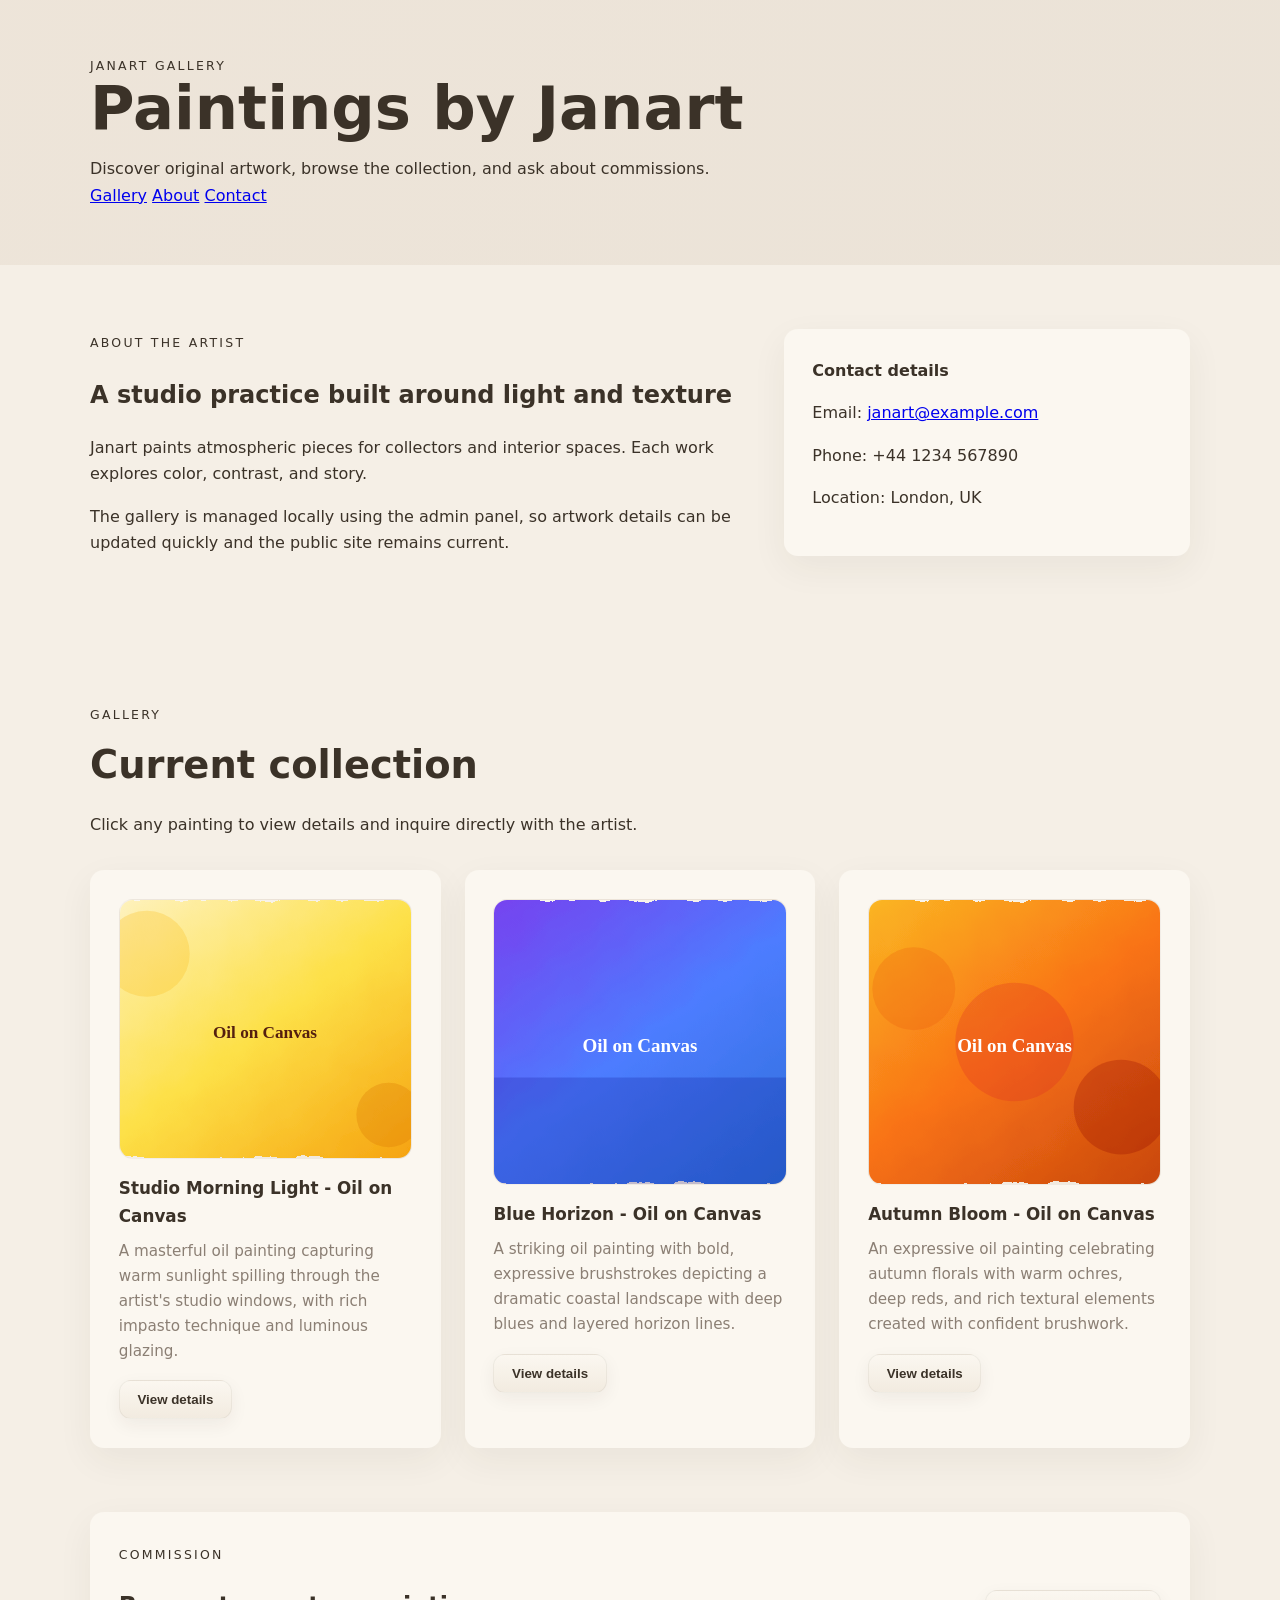
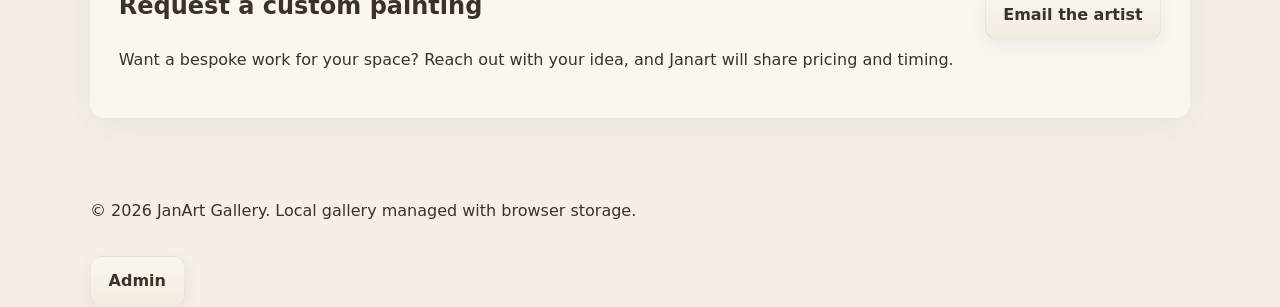
==== index.html @ 88e102d2 "Initial commmit: Janart gallery with admin panel and styling" ====
<!DOCTYPE html>
<html lang="en">
<head>
  <meta charset="UTF-8" />
  <meta name="viewport" content="width=device-width, initial-scale=1.0" />
  <title>JanArt Gallery</title>
  <link rel="stylesheet" href="styles.css" />
</head>
<body>
  <header class="site-header">
    <div class="container header-top">
      <div>
        <p class="eyebrow">JanArt Gallery</p>
        <h1>Paintings by Janart</h1>
        <p>Discover original artwork, browse the collection, and ask about commissions.</p>
      </div>
      <nav class="main-nav">
        <a href="#gallery">Gallery</a>
        <a href="#about">About</a>
        <a href="#contact">Contact</a>
      </nav>
    </div>
  </header>

  <main>
    <section id="about" class="section section-about">
      <div class="container about-grid">
        <div>
          <span class="eyebrow">About the artist</span>
          <h2>A studio practice built around light and texture</h2>
          <p>Janart paints atmospheric pieces for collectors and interior spaces. Each work explores color, contrast, and story.</p>
          <p>The gallery is managed locally using the admin panel, so artwork details can be updated quickly and the public site remains current.</p>
        </div>
        <div class="about-card">
          <p><strong>Contact details</strong></p>
          <p>Email: <a href="mailto:janart@example.com">janart@example.com</a></p>
          <p>Phone: +44 1234 567890</p>
          <p>Location: London, UK</p>
        </div>
      </div>
    </section>

    <section id="gallery" class="section section-gallery">
      <div class="container">
        <div class="section-heading">
          <span class="eyebrow">Gallery</span>
          <h2>Current collection</h2>
          <p id="galleryIntro">Click any painting to view details and inquire directly with the artist.</p>
        </div>
        <div id="galleryGrid" class="gallery-grid"></div>
      </div>
    </section>

    <section id="contact" class="section section-contact">
      <div class="container contact-panel">
        <div>
          <span class="eyebrow">Commission</span>
          <h2>Request a custom painting</h2>
          <p>Want a bespoke work for your space? Reach out with your idea, and Janart will share pricing and timing.</p>
        </div>
        <a class="secondary-button" id="inquireButton" href="mailto:janart@example.com?subject=Painting%20Inquiry">Email the artist</a>
      </div>
    </section>
  </main>

  <footer class="site-footer">
    <div class="container">
      <p>© 2026 JanArt Gallery. Local gallery managed with browser storage.</p>
      <a class="cta-button" href="admin.html" style="margin-top: 1rem;">Admin</a>
    </div>
  </footer>

  <div id="paintingModal" class="painting-modal hidden">
    <div class="modal-backdrop"></div>
    <div class="modal-content">
      <button id="closeModal" class="modal-close" aria-label="Close details">×</button>
      <div class="modal-image"><img id="modalImage" src="" alt="" /></div>
      <div class="modal-details">
        <h2 id="modalTitle"></h2>
        <p id="modalDescription"></p>
        <a id="modalInquiry" class="secondary-button" href="mailto:janart@example.com">Inquire about this painting</a>
      </div>
    </div>
  </div>

  <script src="data.js"></script>
  <script src="script.js"></script>
</body>
</html>
---- styles.css ----
:root {
  --background: #f5efe6; /* soft beige */
  --surface: #fbf7f0; /* slightly lighter surface */
  --text: #3b3228; /* deep warm text */
  --muted: #8b7f74; /* muted brown/gray */
  --primary: #bfa58a; /* warm accent */
  --primary-dark: #a38b6f;
  --success: #2f7a5e;
  --radius: 14px;
}

* {
  box-sizing: border-box;
}

body {
  margin: 0;
  font-family: Inter, system-ui, -apple-system, BlinkMacSystemFont, "Segoe UI", sans-serif;
  background: var(--background);
  color: var(--text);
  line-height: 1.65;
}

img {
  max-width: 100%;
  display: block;
}

.container {
  width: min(1100px, calc(100% - 2rem));
  margin: 0 auto;
}

.eyebrow {
  text-transform: uppercase;
  letter-spacing: 0.18em;
  font-size: 0.78rem;
  color: var(--text);
  margin-bottom: 0.75rem;
}

.site-header {
  padding: 3.5rem 0;
  background: linear-gradient(120deg, rgba(191,165,138,0.14) 0%, rgba(163,139,111,0.12) 100%);
  color: var(--text);
}

.header-nav {
  display: flex;
  align-items: center;
  justify-content: space-between;
  gap: 1.5rem;
}

.site-header h1 {
  margin: 0 0 1rem;
  font-size: clamp(2.3rem, 5vw, 3.8rem);
  line-height: 1.05;
}

.site-header p {
  max-width: 42rem;
  color: var(--text);
  margin: 0;
}

.cta-button,
.secondary-button,
.save-button,
.logout-button,
.add-button,
.delete-button {
  display: inline-flex;
  align-items: center;
  justify-content: center;
  gap: 0.5rem;
  padding: 0.7rem 1.1rem;
  border-radius: 12px;
  background: linear-gradient(180deg, var(--surface), #f2ebe0);
  color: var(--text);
  text-decoration: none;
  border: 1px solid rgba(59,50,40,0.06);
  cursor: pointer;
  font-weight: 700;
  transition: transform 0.12s ease, background 0.12s ease, box-shadow 0.12s ease;
  box-shadow: 0 6px 18px rgba(51, 39, 31, 0.06);
}

.cta-button:hover,
.secondary-button:hover,
.save-button:hover,
.logout-button:hover,
.add-button:hover,
.delete-button:hover {
  transform: translateY(-2px);
  background: linear-gradient(180deg, #f3ebe0, var(--surface));
}

.section {
  padding: 4rem 0;
}

.about-grid,
.gallery-grid,
.admin-grid {
  display: grid;
  gap: 1.5rem;
}

.about-grid {
  grid-template-columns: minmax(0, 1.4fr) minmax(260px, 0.85fr);
  align-items: start;
}

.about-card,
.contact-panel,
.admin-panel,
.admin-card,
.painting-card {
  background: var(--surface);
  border-radius: var(--radius);
  box-shadow: 0 12px 36px rgba(59, 50, 40, 0.06);
  padding: 1.8rem;
}

.about-card p,
.contact-panel p,
.admin-card p {
  margin: 0 0 1rem;
}

.section-heading {
  margin-bottom: 2rem;
}

.section-heading h2 {
  margin: 0.35rem 0 0.75rem;
  font-size: clamp(1.9rem, 3vw, 2.4rem);
}

.gallery-grid {
  grid-template-columns: repeat(auto-fit, minmax(260px, 1fr));
}

.painting-card {
  display: grid;
  gap: 1rem;
}

.painting-image {
  width: 100%;
  min-height: 260px;
  border-radius: 14px;
  overflow: hidden;
  background: linear-gradient(135deg, #fbf7f0, #efe6da);
  border: 1px solid rgba(59,39,31,0.04);
}

.painting-image img {
  width: 100%;
  height: 100%;
  object-fit: cover;
}

.card-meta h3 {
  margin: 0 0 0.5rem;
  color: var(--text);
  font-size: 1.05rem;
}

.card-meta p {
  margin: 0 0 1rem;
  color: var(--muted);
  font-size: 0.95rem;
}

.contact-panel {
  display: grid;
  grid-template-columns: minmax(0, 1fr) auto;
  align-items: center;
  gap: 1.5rem;
}

.section-contact {
  padding-top: 0;
}

.hidden {
  display: none !important;
}

.admin-panel {
  padding: 2rem;
}

.admin-grid {
  grid-template-columns: 1fr;
}

.admin-card {
  padding: 1.5rem;
}

.form-field {
  display: grid;
  gap: 0.5rem;
  margin-bottom: 1rem;
}

label {
  font-weight: 600;
}

input[type="text"],
input[type="password"],
textarea {
  width: 100%;
  padding: 0.9rem 1rem;
  border: 1px solid #cbd5e1;
  border-radius: 14px;
  font: inherit;
}

textarea {
  min-height: 110px;
  resize: vertical;
}

.admin-actions {
  display: flex;
  flex-wrap: wrap;
  gap: 0.75rem;
  margin-top: 1rem;
}

.status-message {
  margin-top: 1rem;
  padding: 0.9rem 1.1rem;
  border-radius: 12px;
  background: rgba(47, 122, 94, 0.08);
  color: var(--success);
}

.status-error {
  background: rgba(183, 55, 55, 0.08);
  color: #7b1f1f;
}

/* Modal tweaks */
.painting-modal .modal-content {
  max-width: 960px;
  margin: 2.5rem auto;
  background: var(--surface);
  border-radius: 12px;
  overflow: hidden;
  display: grid;
  grid-template-columns: 1fr 1fr;
  gap: 1rem;
  padding: 1rem;
}

.modal-backdrop {
  position: fixed;
  inset: 0;
  background: rgba(20, 12, 8, 0.32);
}

.modal-close {
  position: absolute;
  right: 1rem;
  top: 1rem;
  background: transparent;
  border: none;
  font-size: 1.4rem;
  color: var(--text);
  cursor: pointer;
}

.modal-image img {
  width: 100%;
  height: 100%;
  object-fit: cover;
}

@media (max-width: 900px) {
  .about-grid,
  .contact-panel,
  .header-nav {
    grid-template-columns: 1fr;
  }
}

@media (max-width: 640px) {
  .site-header,
  .section {
    padding-left: 1rem;
    padding-right: 1rem;
  }
  .header-nav {
    flex-direction: column;
    align-items: flex-start;
  }
  .contact-panel {
    grid-template-columns: 1fr;
  }
}
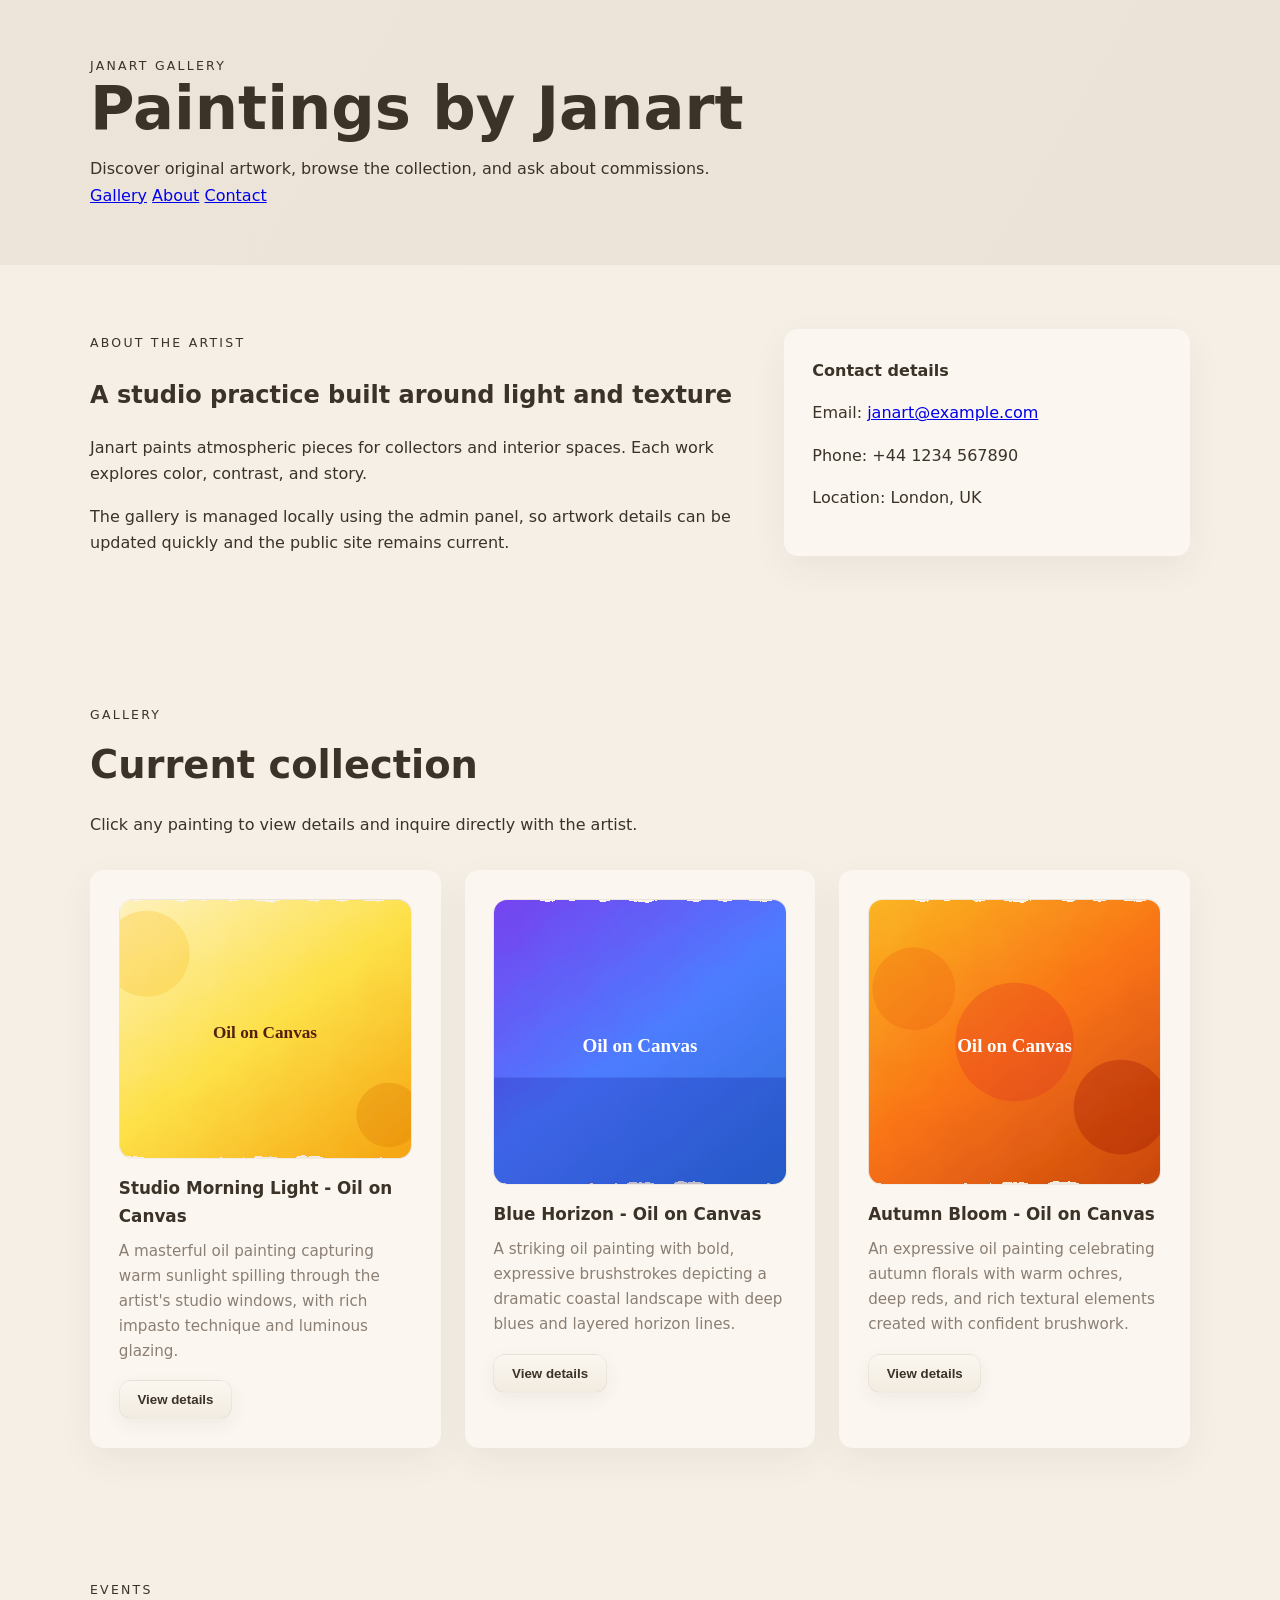
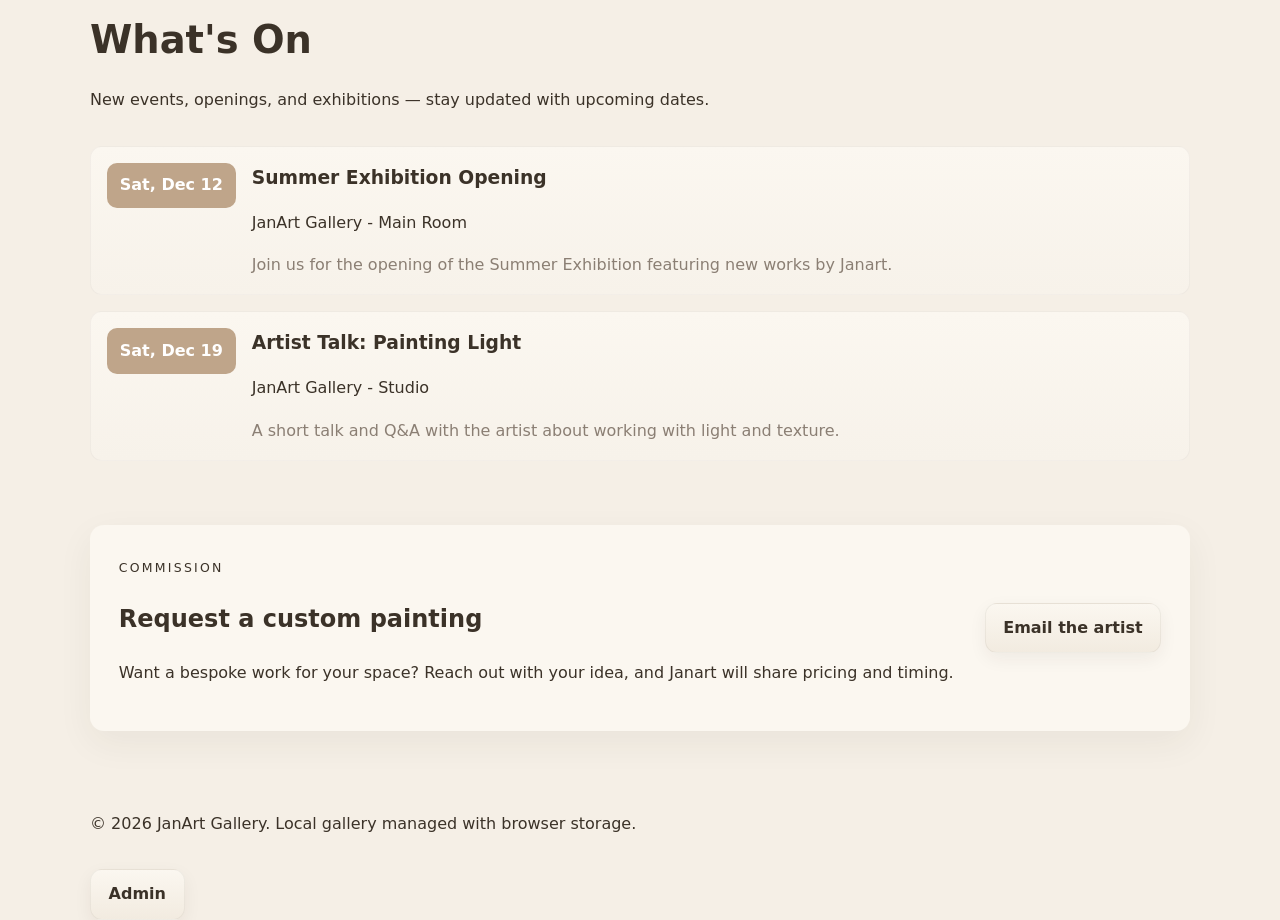
==== commit bc3b42da: "calendar added" ====
--- a/index.html
+++ b/index.html
@@ -51,6 +51,17 @@
       </div>
     </section>
 
+    <section id="events" class="section section-events">
+      <div class="container">
+        <div class="section-heading">
+          <span class="eyebrow">Events</span>
+          <h2>What's On</h2>
+          <p id="eventsIntro">New events, openings, and exhibitions — stay updated with upcoming dates.</p>
+        </div>
+        <div id="eventsList" class="events-list"></div>
+      </div>
+    </section>
+
     <section id="contact" class="section section-contact">
       <div class="container contact-panel">
         <div>
--- a/styles.css
+++ b/styles.css
@@ -282,6 +282,42 @@
   object-fit: cover;
 }
 
+/* Events list styles */
+.events-list {
+  display: grid;
+  gap: 1rem;
+  margin-top: 1rem;
+}
+
+.event-item {
+  display: flex;
+  gap: 1rem;
+  align-items: flex-start;
+  background: linear-gradient(180deg, var(--surface), #f7f2ea);
+  padding: 1rem;
+  border-radius: 12px;
+  border: 1px solid rgba(59,39,31,0.04);
+}
+
+.event-date {
+  min-width: 84px;
+  background: var(--primary);
+  color: white;
+  padding: 0.6rem 0.8rem;
+  border-radius: 10px;
+  font-weight: 700;
+  text-align: center;
+}
+
+.event-body h3 {
+  margin: 0 0 0.35rem;
+}
+
+.event-desc {
+  margin: 0.4rem 0 0;
+  color: var(--muted);
+}
+
 @media (max-width: 900px) {
   .about-grid,
   .contact-panel,
